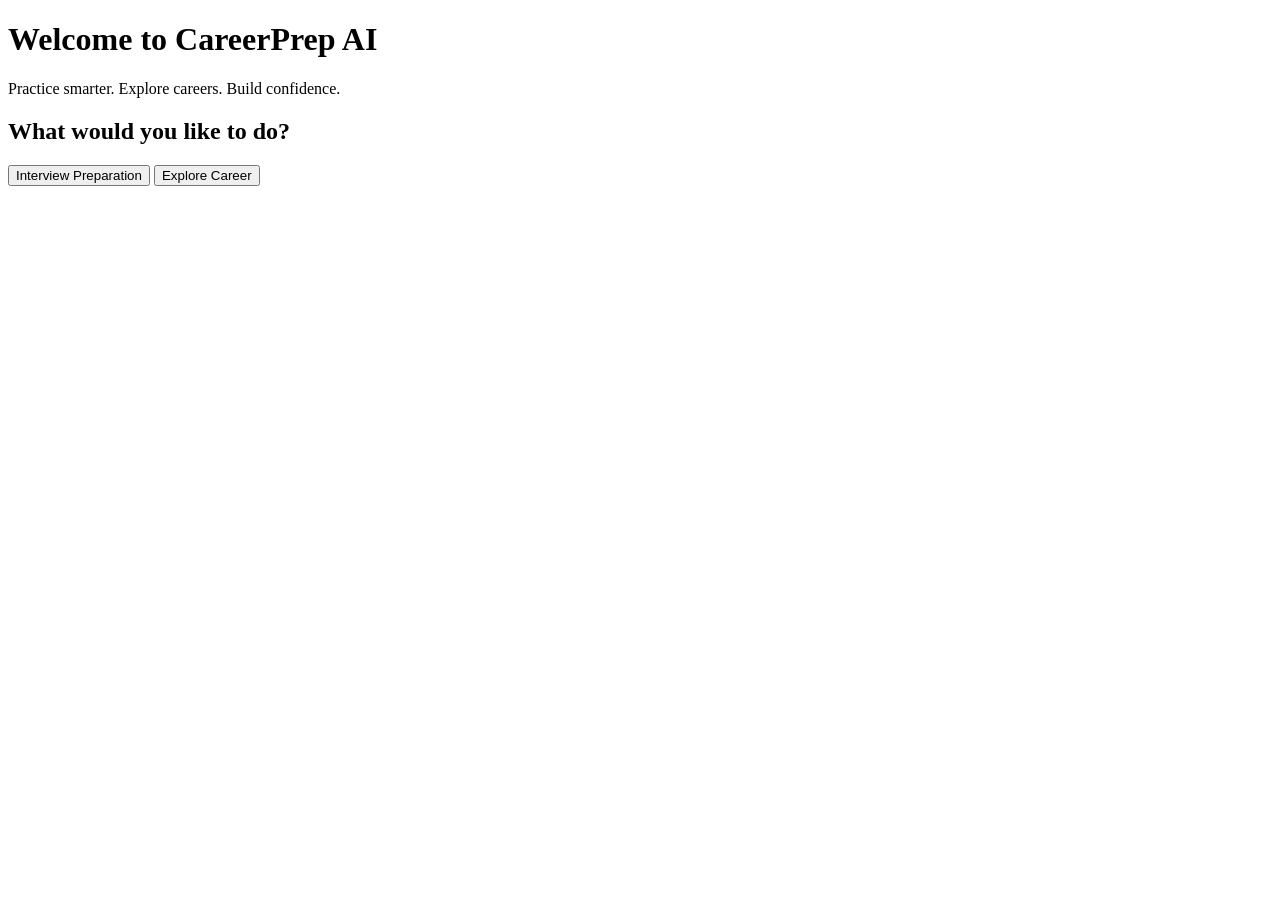
==== index.html @ 4606239c "Create index.html" ====
<!DOCTYPE html>
<html lang="en">
<head>
    <meta charset="UTF-8">
    <meta name="viewport" content="width=device-width, initial-scale=1.0">
    <title>CareerPrep AI</title>
</head>
<body>

    <h1>Welcome to CareerPrep AI</h1>

    <p>Practice smarter. Explore careers. Build confidence.</p>

    <h2>What would you like to do?</h2>

    <button>Interview Preparation</button>

    <button>Explore Career</button>

</body>
</html>
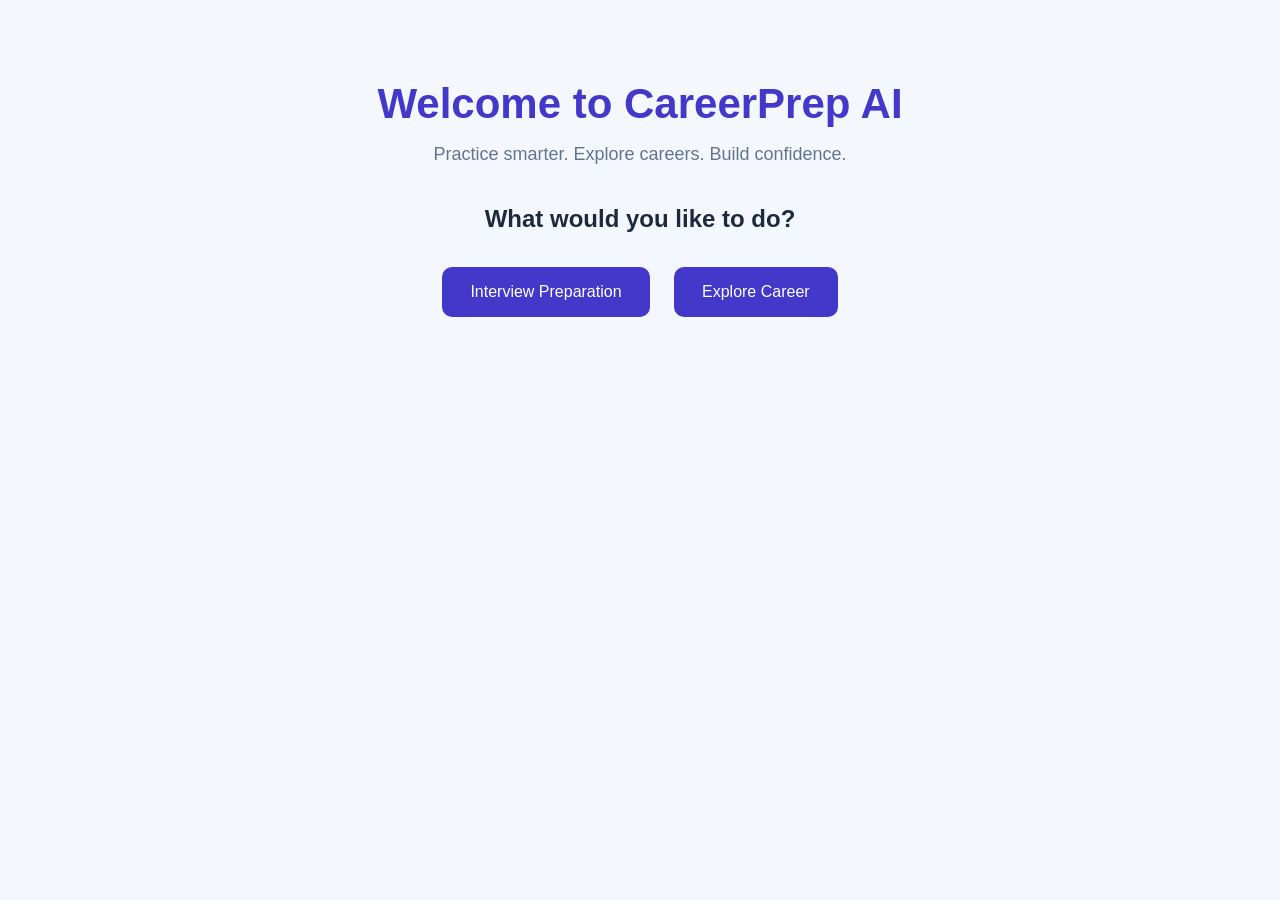
==== commit 573f87c7: "Update index.html" ====
--- a/index.html
+++ b/index.html
@@ -5,6 +5,7 @@
     <meta charset="UTF-8">
     <meta name="viewport" content="width=device-width, initial-scale=1.0">
     <title>CareerPrep AI</title>
+    <link rel="stylesheet" href="style.css">
 </head>
 <body>
 
--- a/style.css
+++ b/style.css
@@ -0,0 +1,48 @@
+
+* {
+    margin: 0;
+    padding: 0;
+    box-sizing: border-box;
+}
+
+body {
+    font-family: Arial, sans-serif;
+    background: #f5f7ff;
+    color: #1e293b;
+    text-align: center;
+    padding: 80px 20px;
+}
+
+h1 {
+    font-size: 42px;
+    color: #4338ca;
+    margin-bottom: 16px;
+}
+
+p {
+    font-size: 18px;
+    color: #64748b;
+    margin-bottom: 40px;
+}
+
+h2 {
+    font-size: 24px;
+    margin-bottom: 24px;
+}
+
+button {
+    background: #4338ca;
+    color: white;
+    border: none;
+    padding: 16px 28px;
+    margin: 10px;
+    border-radius: 10px;
+    font-size: 16px;
+    cursor: pointer;
+    transition: 0.3s;
+}
+
+button:hover {
+    background: #312e81;
+    transform: translateY(-2px);
+}
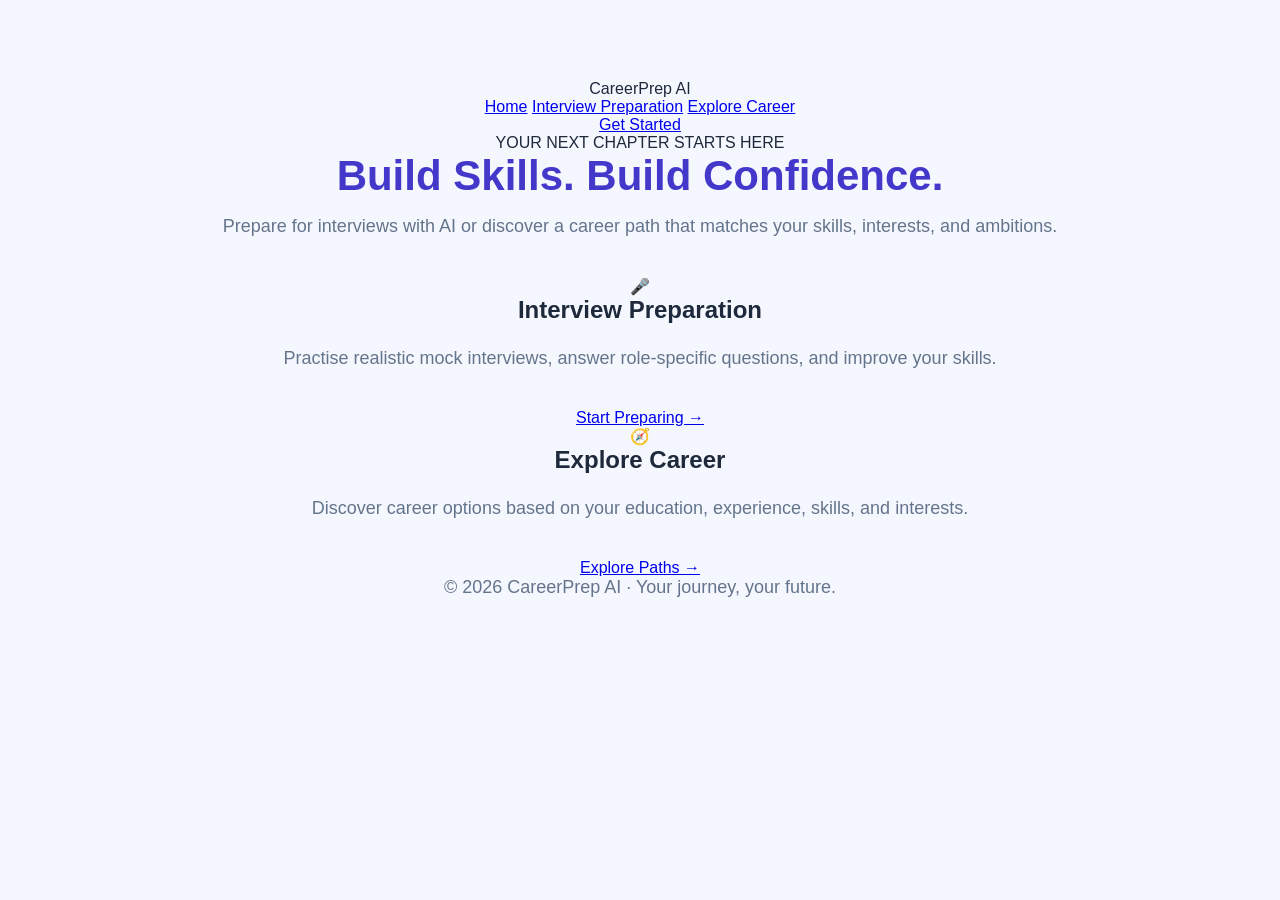
==== commit 4a83aa5c: "Update index.html" ====
--- a/index.html
+++ b/index.html
@@ -9,15 +9,62 @@
 </head>
 <body>
 
-    <h1>Welcome to CareerPrep AI</h1>
+    <nav class="navbar">
+        <div class="logo">CareerPrep <span>AI</span></div>
 
-    <p>Practice smarter. Explore careers. Build confidence.</p>
+        <div class="nav-links">
+            <a href="index.html" class="active">Home</a>
+            <a href="#interview">Interview Preparation</a>
+            <a href="#career">Explore Career</a>
+        </div>
 
-    <h2>What would you like to do?</h2>
+        <a href="#get-started" class="login-link">Get Started</a>
+    </nav>
 
-    <button>Interview Preparation</button>
+    <main>
+        <section class="hero">
+            <span class="eyebrow">YOUR NEXT CHAPTER STARTS HERE</span>
 
-    <button>Explore Career</button>
+            <h1>Build Skills. <span>Build Confidence.</span></h1>
+
+            <p>
+                Prepare for interviews with AI or discover a career path
+                that matches your skills, interests, and ambitions.
+            </p>
+
+            <div class="cards" id="get-started">
+
+                <article class="feature-card" id="interview">
+                    <div class="card-icon">🎤</div>
+                    <h2>Interview Preparation</h2>
+                    <p>
+                        Practise realistic mock interviews, answer
+                        role-specific questions, and improve your skills.
+                    </p>
+                    <a href="#interview" class="card-button">
+                        Start Preparing →
+                    </a>
+                </article>
+
+                <article class="feature-card" id="career">
+                    <div class="card-icon">🧭</div>
+                    <h2>Explore Career</h2>
+                    <p>
+                        Discover career options based on your education,
+                        experience, skills, and interests.
+                    </p>
+                    <a href="#career" class="card-button secondary">
+                        Explore Paths →
+                    </a>
+                </article>
+
+            </div>
+        </section>
+    </main>
+
+    <footer>
+        <p>© 2026 CareerPrep AI · Your journey, your future.</p>
+    </footer>
 
 </body>
 </html>
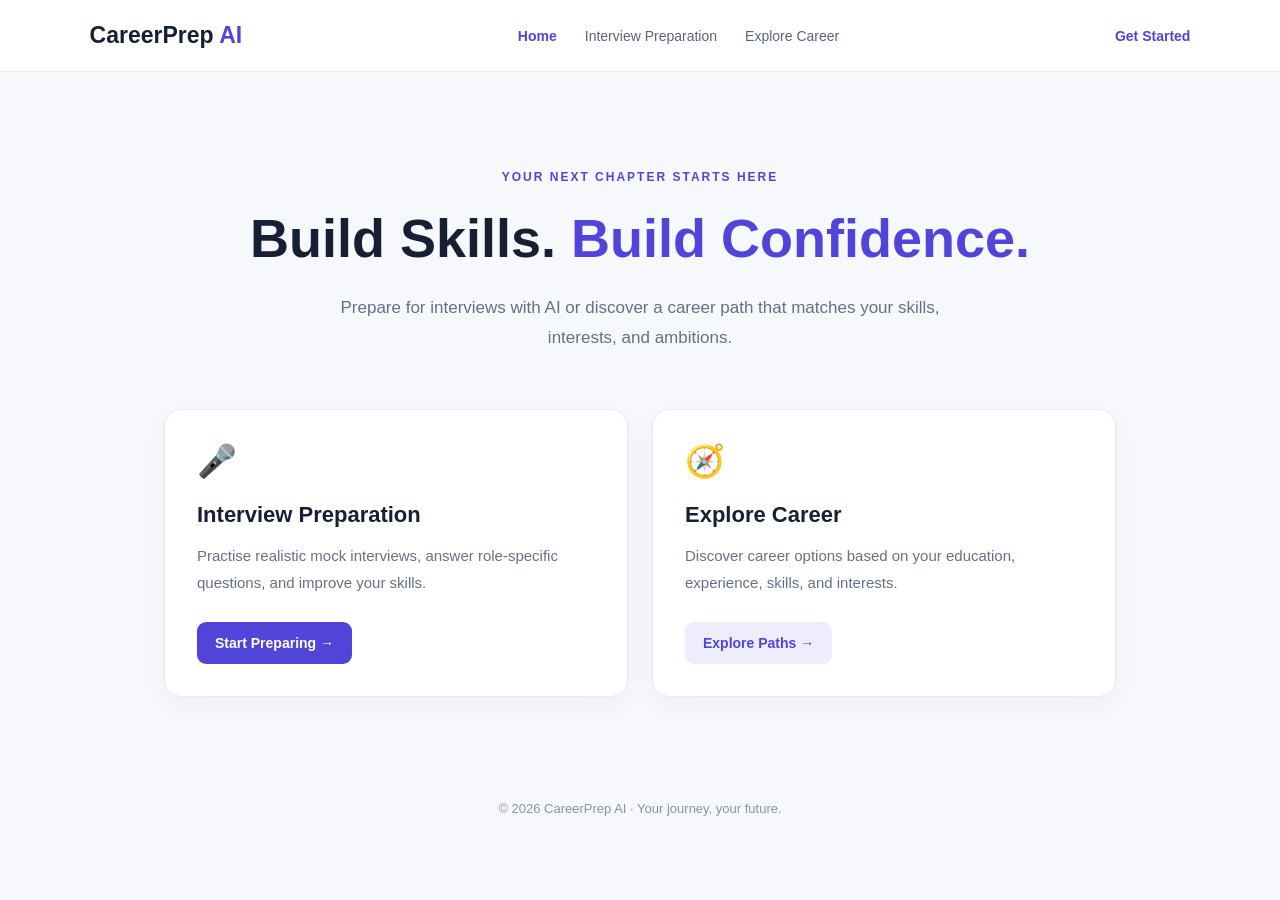
==== commit f200aac9: "Update index.html" ====
--- a/index.html
+++ b/index.html
@@ -14,8 +14,8 @@
 
         <div class="nav-links">
             <a href="index.html" class="active">Home</a>
-            <a href="#interview">Interview Preparation</a>
-            <a href="#career">Explore Career</a>
+            <a href="interview.html">Interview Preparation</a>
+            <a href="explore.html">Explore Career</a>
         </div>
 
         <a href="#get-started" class="login-link">Get Started</a>
--- a/style.css
+++ b/style.css
@@ -7,42 +7,166 @@
 
 body {
     font-family: Arial, sans-serif;
-    background: #f5f7ff;
-    color: #1e293b;
-    text-align: center;
-    padding: 80px 20px;
+    background: #f7f8fc;
+    color: #172033;
+    min-height: 100vh;
 }
 
-h1 {
-    font-size: 42px;
-    color: #4338ca;
-    margin-bottom: 16px;
+.navbar {
+    display: flex;
+    align-items: center;
+    justify-content: space-between;
+    padding: 22px 7%;
+    background: white;
+    border-bottom: 1px solid #e8eaf2;
+    gap: 24px;
 }
 
-p {
-    font-size: 18px;
-    color: #64748b;
-    margin-bottom: 40px;
+.logo {
+    font-size: 23px;
+    font-weight: bold;
+    white-space: nowrap;
 }
 
-h2 {
-    font-size: 24px;
-    margin-bottom: 24px;
+.logo span,
+.hero h1 span {
+    color: #5145d9;
 }
 
-button {
-    background: #4338ca;
-    color: white;
-    border: none;
-    padding: 16px 28px;
-    margin: 10px;
-    border-radius: 10px;
-    font-size: 16px;
-    cursor: pointer;
-    transition: 0.3s;
+.nav-links {
+    display: flex;
+    gap: 28px;
+    align-items: center;
 }
 
-button:hover {
-    background: #312e81;
-    transform: translateY(-2px);
+.nav-links a,
+.login-link {
+    text-decoration: none;
+    color: #5b6476;
+    font-size: 14px;
 }
+
+.nav-links a.active {
+    color: #5145d9;
+    font-weight: bold;
+}
+
+.login-link {
+    color: #5145d9;
+    font-weight: bold;
+    white-space: nowrap;
+}
+
+.hero {
+    max-width: 1000px;
+    margin: 0 auto;
+    padding: 95px 24px 80px;
+    text-align: center;
+}
+
+.eyebrow {
+    display: inline-block;
+    color: #5145d9;
+    font-size: 12px;
+    font-weight: bold;
+    letter-spacing: 2px;
+    margin-bottom: 22px;
+}
+
+.hero h1 {
+    font-size: clamp(34px, 5vw, 54px);
+    line-height: 1.2;
+    margin-bottom: 22px;
+}
+
+.hero > p {
+    max-width: 650px;
+    margin: 0 auto;
+    color: #667085;
+    font-size: 17px;
+    line-height: 1.8;
+}
+
+.cards {
+    display: grid;
+    grid-template-columns: repeat(2, minmax(0, 1fr));
+    gap: 24px;
+    margin-top: 55px;
+    text-align: left;
+}
+
+.feature-card {
+    background: white;
+    border: 1px solid #e7e9f2;
+    border-radius: 18px;
+    padding: 32px;
+    box-shadow: 0 8px 28px rgba(28, 35, 70, 0.04);
+    transition: transform 0.2s, box-shadow 0.2s;
+}
+
+.feature-card:hover {
+    transform: translateY(-5px);
+    box-shadow: 0 14px 35px rgba(28, 35, 70, 0.09);
+}
+
+.card-icon {
+    font-size: 32px;
+    margin-bottom: 22px;
+}
+
+.feature-card h2 {
+    font-size: 22px;
+    margin-bottom: 14px;
+}
+
+.feature-card p {
+    color: #667085;
+    font-size: 15px;
+    line-height: 1.8;
+    margin-bottom: 26px;
+}
+
+.card-button {
+    display: inline-block;
+    background: #5145d9;
+    color: white;
+    text-decoration: none;
+    padding: 13px 18px;
+    border-radius: 9px;
+    font-size: 14px;
+    font-weight: bold;
+}
+
+.card-button.secondary {
+    background: #eeecff;
+    color: #5145d9;
+}
+
+footer {
+    text-align: center;
+    padding: 24px;
+    color: #8a91a2;
+    font-size: 13px;
+}
+
+@media (max-width: 760px) {
+    .navbar {
+        flex-wrap: wrap;
+        padding: 20px 5%;
+    }
+
+    .nav-links {
+        order: 3;
+        width: 100%;
+        flex-wrap: wrap;
+        gap: 16px;
+    }
+
+    .cards {
+        grid-template-columns: 1fr;
+    }
+
+    .hero {
+        padding-top: 65px;
+    }
+}
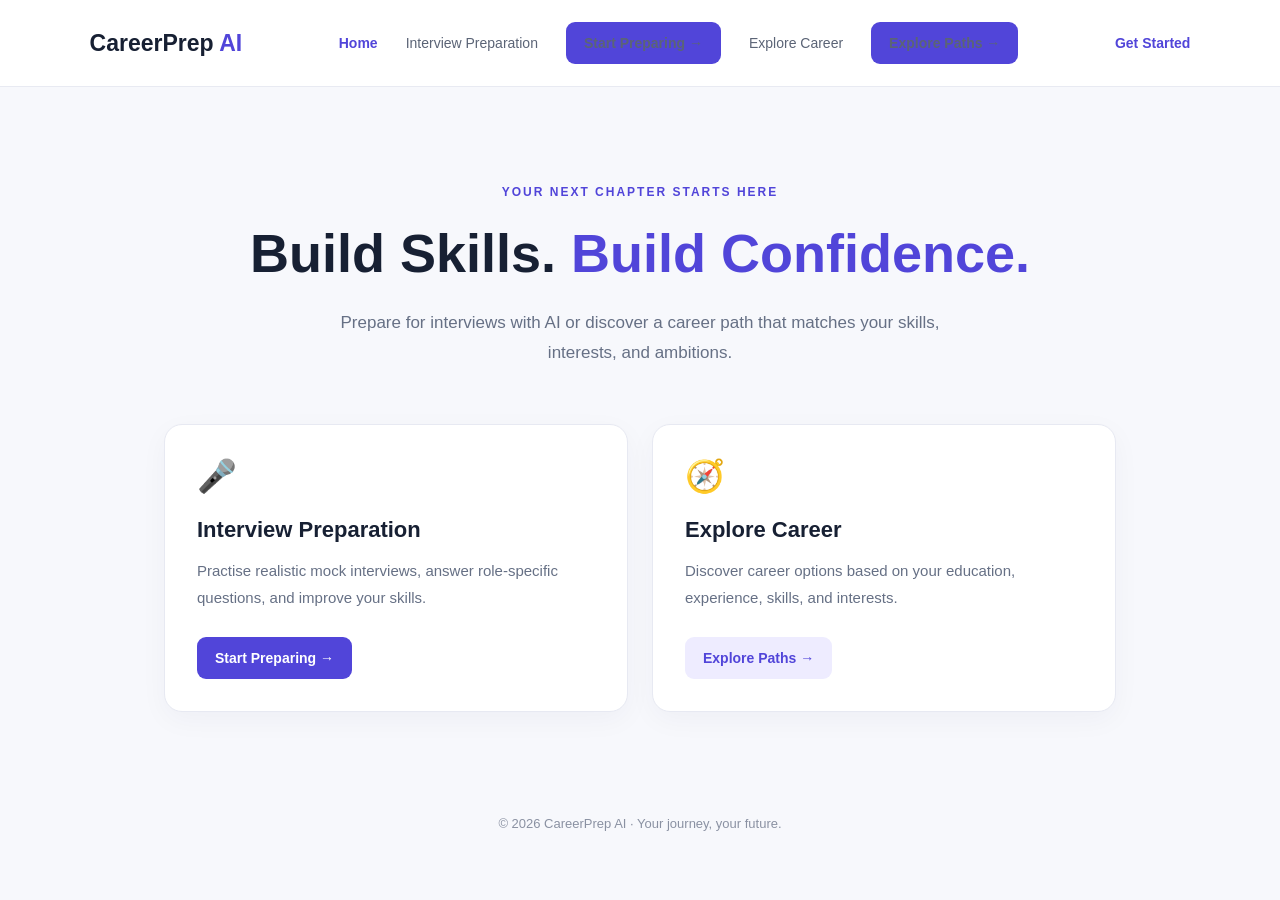
==== commit b419d6a0: "Update index.html" ====
--- a/index.html
+++ b/index.html
@@ -15,7 +15,9 @@
         <div class="nav-links">
             <a href="index.html" class="active">Home</a>
             <a href="interview.html">Interview Preparation</a>
+            <a href="interview.html" class="card-button">Start Preparing →</a>
             <a href="explore.html">Explore Career</a>
+            <a href="explore.html" class="card-button">Explore Paths →</a>
         </div>
 
         <a href="#get-started" class="login-link">Get Started</a>
--- a/style.css
+++ b/style.css
@@ -1,3 +1,7 @@
+
+/* =========================
+   1. GLOBAL STYLES
+========================= */
 
 * {
     margin: 0;
@@ -11,6 +15,10 @@
     color: #172033;
     min-height: 100vh;
 }
+
+/* =========================
+   2. NAVIGATION BAR
+========================= */
 
 .navbar {
     display: flex;
@@ -44,11 +52,17 @@
     text-decoration: none;
     color: #5b6476;
     font-size: 14px;
+    transition: color 0.2s ease;
+}
+
+.nav-links a:hover,
+.login-link:hover {
+    color: #5145d9;
 }
 
 .nav-links a.active {
-    color: #5145d9;
-    font-weight: bold;
+    color: #5145d9 !important;
+    font-weight: 700;
 }
 
 .login-link {
@@ -56,6 +70,10 @@
     font-weight: bold;
     white-space: nowrap;
 }
+
+/* =========================
+   3. HOMEPAGE HERO SECTION
+========================= */
 
 .hero {
     max-width: 1000px;
@@ -87,6 +105,10 @@
     line-height: 1.8;
 }
 
+/* =========================
+   4. FEATURE CARDS
+========================= */
+
 .cards {
     display: grid;
     grid-template-columns: repeat(2, minmax(0, 1fr));
@@ -101,7 +123,7 @@
     border-radius: 18px;
     padding: 32px;
     box-shadow: 0 8px 28px rgba(28, 35, 70, 0.04);
-    transition: transform 0.2s, box-shadow 0.2s;
+    transition: transform 0.2s ease, box-shadow 0.2s ease;
 }
 
 .feature-card:hover {
@@ -125,6 +147,10 @@
     line-height: 1.8;
     margin-bottom: 26px;
 }
+
+/* =========================
+   5. BUTTONS
+========================= */
 
 .card-button {
     display: inline-block;
@@ -135,12 +161,86 @@
     border-radius: 9px;
     font-size: 14px;
     font-weight: bold;
+    border: none;
+    cursor: pointer;
+    transition: background 0.2s ease, transform 0.2s ease;
+}
+
+.card-button:hover {
+    background: #3f35b5;
+    transform: translateY(-2px);
 }
 
 .card-button.secondary {
     background: #eeecff;
     color: #5145d9;
 }
+
+.card-button.secondary:hover {
+    background: #e0dcff;
+}
+
+/* =========================
+   6. INTERVIEW SETUP FORM
+========================= */
+
+.setup-card {
+    max-width: 620px;
+    margin: 40px auto 0;
+    padding: 32px;
+    background: white;
+    border: 1px solid #e7e9f2;
+    border-radius: 18px;
+    text-align: left;
+    box-shadow: 0 8px 28px rgba(28, 35, 70, 0.04);
+}
+
+.setup-card label {
+    display: block;
+    font-weight: bold;
+    font-size: 15px;
+    margin: 20px 0 10px;
+}
+
+.setup-card label:first-child {
+    margin-top: 0;
+}
+
+.setup-card select {
+    display: block;
+    width: 100%;
+    padding: 14px;
+    border: 1px solid #d8dbea;
+    border-radius: 9px;
+    background: white;
+    font-family: inherit;
+    font-size: 15px;
+    color: #172033;
+    cursor: pointer;
+}
+
+.setup-card select:focus {
+    outline: 2px solid #5145d9;
+    outline-offset: 1px;
+    border-color: #5145d9;
+}
+
+.setup-card select:disabled {
+    background: #f1f2f6;
+    color: #8a91a2;
+    cursor: not-allowed;
+}
+
+.helper-text {
+    margin-top: 16px;
+    color: #667085;
+    font-size: 14px;
+    line-height: 1.6;
+}
+
+/* =========================
+   7. FOOTER
+========================= */
 
 footer {
     text-align: center;
@@ -149,10 +249,15 @@
     font-size: 13px;
 }
 
+/* =========================
+   8. RESPONSIVE DESIGN
+========================= */
+
 @media (max-width: 760px) {
     .navbar {
         flex-wrap: wrap;
         padding: 20px 5%;
+        gap: 18px;
     }
 
     .nav-links {
@@ -162,11 +267,49 @@
         gap: 16px;
     }
 
+    .nav-links a {
+        font-size: 13px;
+    }
+
     .cards {
         grid-template-columns: 1fr;
     }
 
     .hero {
-        padding-top: 65px;
-    }
-}
+        padding: 65px 18px;
+    }
+
+    .hero h1 {
+        font-size: 36px;
+    }
+
+    .setup-card {
+        padding: 24px 20px;
+    }
+
+    .feature-card {
+        padding: 26px;
+    }
+}
+
+/* =========================
+   9. SMALL MOBILE SCREENS
+========================= */
+
+@media (max-width: 380px) {
+    .logo {
+        font-size: 20px;
+    }
+
+    .hero h1 {
+        font-size: 30px;
+    }
+
+    .nav-links {
+        gap: 12px;
+    }
+
+    .setup-card {
+        padding: 20px 16px;
+    }
+}
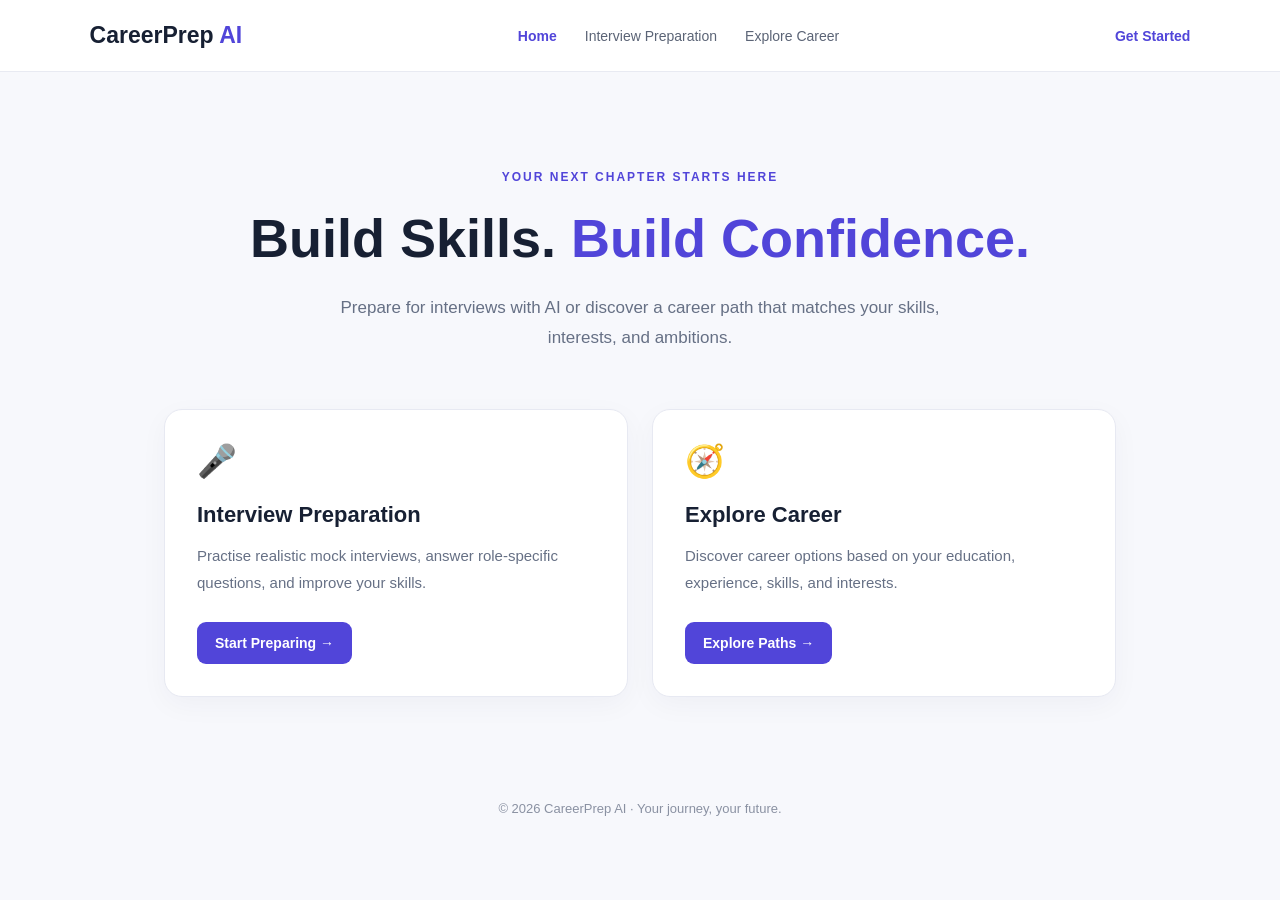
==== commit b5a83cf0: "Update index.html" ====
--- a/index.html
+++ b/index.html
@@ -1,4 +1,3 @@
-
 <!DOCTYPE html>
 <html lang="en">
 <head>
@@ -13,14 +12,12 @@
         <div class="logo">CareerPrep <span>AI</span></div>
 
         <div class="nav-links">
-            <a href="index.html" class="active">Home</a>
-            <a href="interview.html">Interview Preparation</a>
-            <a href="interview.html" class="card-button">Start Preparing →</a>
-            <a href="explore.html">Explore Career</a>
-            <a href="explore.html" class="card-button">Explore Paths →</a>
+            <a href="./index.html" class="active">Home</a>
+            <a href="./interview.html">Interview Preparation</a>
+            <a href="./explore.html">Explore Career</a>
         </div>
 
-        <a href="#get-started" class="login-link">Get Started</a>
+        <a href="./interview.html" class="login-link">Get Started</a>
     </nav>
 
     <main>
@@ -34,28 +31,28 @@
                 that matches your skills, interests, and ambitions.
             </p>
 
-            <div class="cards" id="get-started">
+            <div class="cards">
 
-                <article class="feature-card" id="interview">
+                <article class="feature-card">
                     <div class="card-icon">🎤</div>
                     <h2>Interview Preparation</h2>
                     <p>
                         Practise realistic mock interviews, answer
                         role-specific questions, and improve your skills.
                     </p>
-                    <a href="#interview" class="card-button">
+                    <a href="./interview.html" class="card-button">
                         Start Preparing →
                     </a>
                 </article>
 
-                <article class="feature-card" id="career">
+                <article class="feature-card">
                     <div class="card-icon">🧭</div>
                     <h2>Explore Career</h2>
                     <p>
                         Discover career options based on your education,
                         experience, skills, and interests.
                     </p>
-                    <a href="#career" class="card-button secondary">
+                    <a href="./explore.html" class="card-button">
                         Explore Paths →
                     </a>
                 </article>
--- a/style.css
+++ b/style.css
@@ -172,8 +172,8 @@
 }
 
 .card-button.secondary {
-    background: #eeecff;
-    color: #5145d9;
+    background: #5145d9;
+    color: white;
 }
 
 .card-button.secondary:hover {
